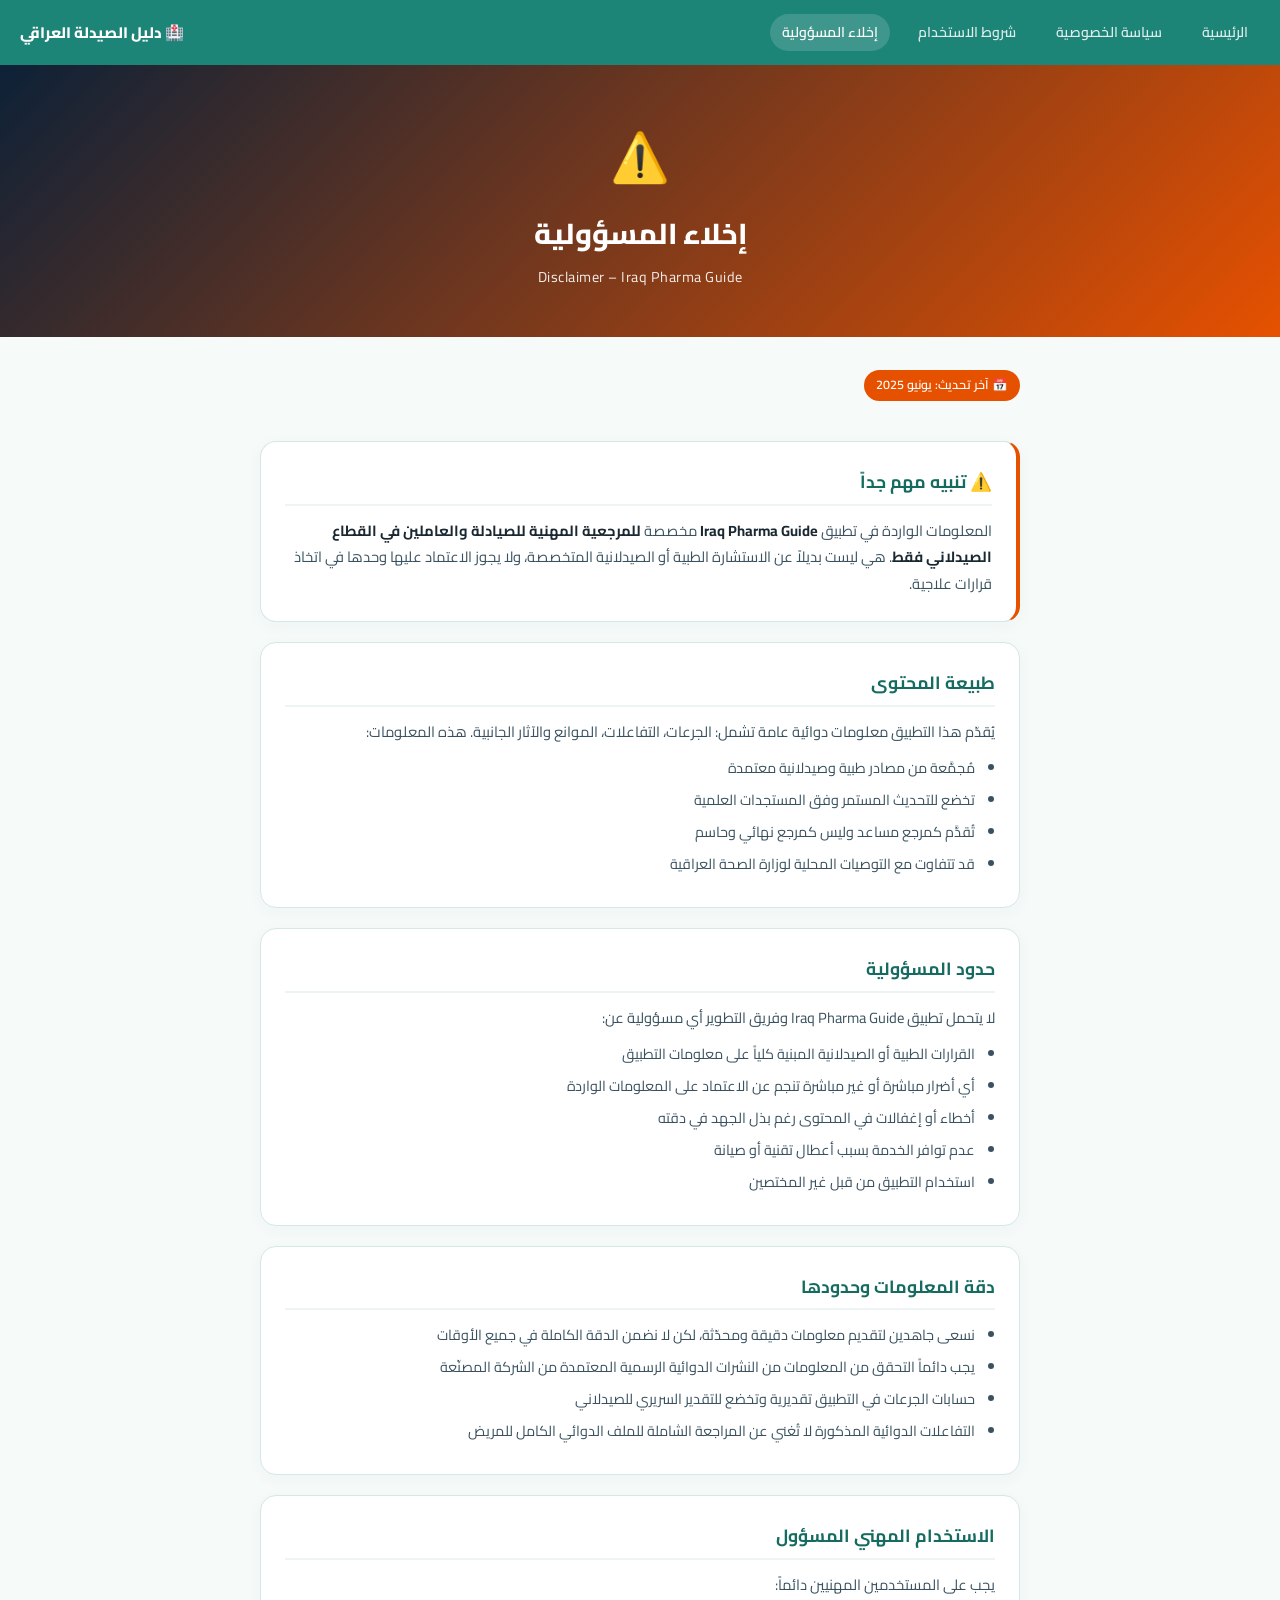
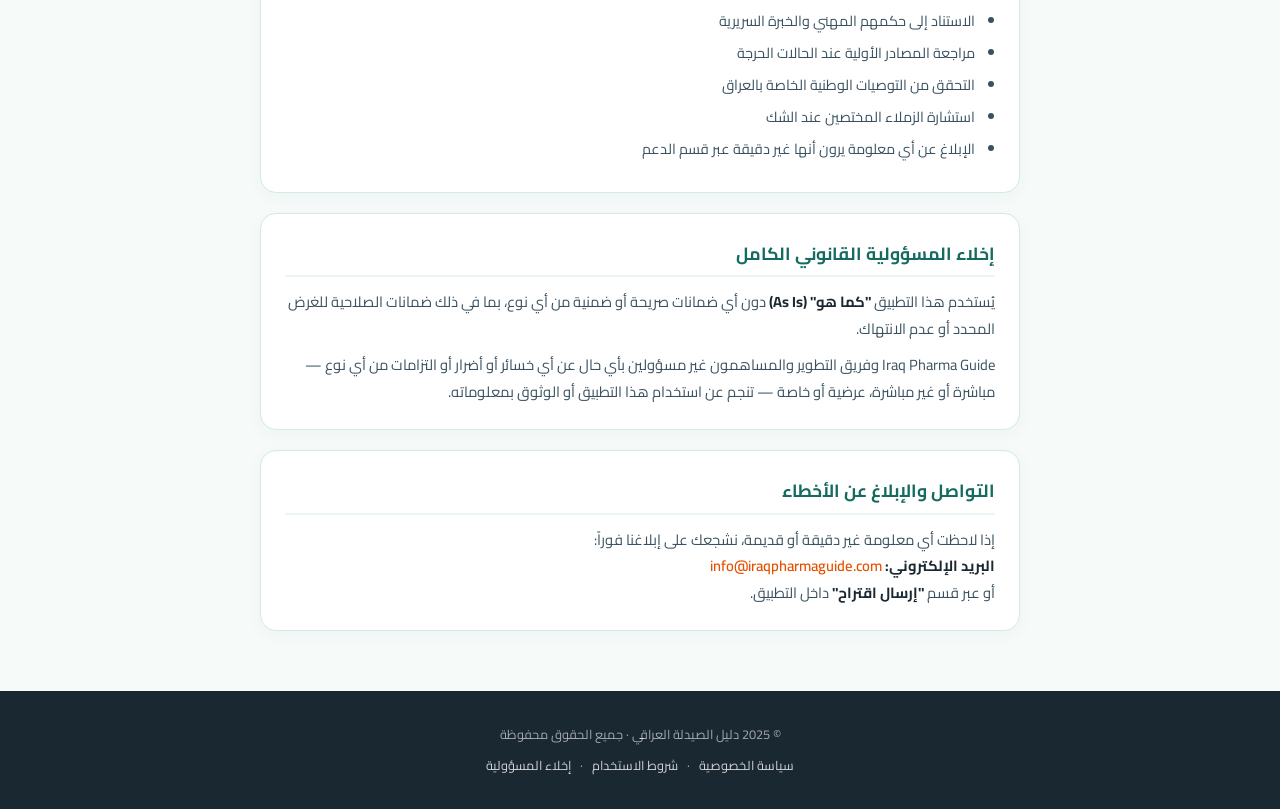
==== disclaimer.html @ 0f39bd02 "Add files via upload" ====
<!DOCTYPE html>
<html lang="ar" dir="rtl">
<head>
  <meta charset="UTF-8">
  <meta name="viewport" content="width=device-width, initial-scale=1.0">
  <title>إخلاء المسؤولية – Iraq Pharma Guide</title>
  <link rel="stylesheet" href="_shared.css">
  <style> :root { --accent: #F57C00; } </style>
</head>
<body>
  <nav>
    <a href="index.html">الرئيسية</a>
    <a href="privacy-policy">سياسة الخصوصية</a>
    <a href="terms">شروط الاستخدام</a>
    <a href="disclaimer" class="active">إخلاء المسؤولية</a>
    <span class="brand">🏥 دليل الصيدلة العراقي</span>
  </nav>

  <div class="hero" style="background: linear-gradient(135deg, #0D2137 0%, #E65100 100%);">
    <div class="hero-icon">⚠️</div>
    <h1>إخلاء المسؤولية</h1>
    <p>Disclaimer – Iraq Pharma Guide</p>
  </div>

  <div class="container">
    <div style="margin-bottom:20px;">
      <span class="updated-badge" style="background:#E65100;">📅 آخر تحديث: يونيو 2025</span>
    </div>

    <div class="card warning-card">
      <div class="card-title">⚠️ تنبيه مهم جداً</div>
      <p>
        المعلومات الواردة في تطبيق <strong>Iraq Pharma Guide</strong> مخصصة
        <strong>للمرجعية المهنية للصيادلة والعاملين في القطاع الصيدلاني فقط</strong>.
        هي ليست بديلاً عن الاستشارة الطبية أو الصيدلانية المتخصصة،
        ولا يجوز الاعتماد عليها وحدها في اتخاذ قرارات علاجية.
      </p>
    </div>

    <div class="card">
      <div class="card-title">طبيعة المحتوى</div>
      <p>
        يُقدّم هذا التطبيق معلومات دوائية عامة تشمل: الجرعات، التفاعلات،
        الموانع والآثار الجانبية. هذه المعلومات:
      </p>
      <ul>
        <li>مُجمَّعة من مصادر طبية وصيدلانية معتمدة</li>
        <li>تخضع للتحديث المستمر وفق المستجدات العلمية</li>
        <li>تُقدَّم كمرجع مساعد وليس كمرجع نهائي وحاسم</li>
        <li>قد تتفاوت مع التوصيات المحلية لوزارة الصحة العراقية</li>
      </ul>
    </div>

    <div class="card">
      <div class="card-title">حدود المسؤولية</div>
      <p>لا يتحمل تطبيق Iraq Pharma Guide وفريق التطوير أي مسؤولية عن:</p>
      <ul>
        <li>القرارات الطبية أو الصيدلانية المبنية كلياً على معلومات التطبيق</li>
        <li>أي أضرار مباشرة أو غير مباشرة تنجم عن الاعتماد على المعلومات الواردة</li>
        <li>أخطاء أو إغفالات في المحتوى رغم بذل الجهد في دقته</li>
        <li>عدم توافر الخدمة بسبب أعطال تقنية أو صيانة</li>
        <li>استخدام التطبيق من قبل غير المختصين</li>
      </ul>
    </div>

    <div class="card">
      <div class="card-title">دقة المعلومات وحدودها</div>
      <ul>
        <li>نسعى جاهدين لتقديم معلومات دقيقة ومحدّثة، لكن لا نضمن الدقة الكاملة في جميع الأوقات</li>
        <li>يجب دائماً التحقق من المعلومات من النشرات الدوائية الرسمية المعتمدة من الشركة المصنّعة</li>
        <li>حسابات الجرعات في التطبيق تقديرية وتخضع للتقدير السريري للصيدلاني</li>
        <li>التفاعلات الدوائية المذكورة لا تُغني عن المراجعة الشاملة للملف الدوائي الكامل للمريض</li>
      </ul>
    </div>

    <div class="card">
      <div class="card-title">الاستخدام المهني المسؤول</div>
      <p>
        يجب على المستخدمين المهنيين دائماً:
      </p>
      <ul>
        <li>الاستناد إلى حكمهم المهني والخبرة السريرية</li>
        <li>مراجعة المصادر الأولية عند الحالات الحرجة</li>
        <li>التحقق من التوصيات الوطنية الخاصة بالعراق</li>
        <li>استشارة الزملاء المختصين عند الشك</li>
        <li>الإبلاغ عن أي معلومة يرون أنها غير دقيقة عبر قسم الدعم</li>
      </ul>
    </div>

    <div class="card">
      <div class="card-title">إخلاء المسؤولية القانوني الكامل</div>
      <p>
        يُستخدم هذا التطبيق <strong>"كما هو" (As Is)</strong> دون أي ضمانات
        صريحة أو ضمنية من أي نوع، بما في ذلك ضمانات الصلاحية للغرض المحدد
        أو عدم الانتهاك.
      </p>
      <p style="margin-top:10px;">
        Iraq Pharma Guide وفريق التطوير والمساهمون غير مسؤولين بأي حال
        عن أي خسائر أو أضرار أو التزامات من أي نوع — مباشرة أو غير مباشرة،
        عرضية أو خاصة — تنجم عن استخدام هذا التطبيق أو الوثوق بمعلوماته.
      </p>
    </div>

    <div class="card">
      <div class="card-title">التواصل والإبلاغ عن الأخطاء</div>
      <p>
        إذا لاحظت أي معلومة غير دقيقة أو قديمة، نشجعك على إبلاغنا فوراً:<br>
        <strong>البريد الإلكتروني:</strong>
        <a href="mailto:info@iraqpharmaguide.com" style="color:#E65100;">info@iraqpharmaguide.com</a><br>
        أو عبر قسم <strong>"إرسال اقتراح"</strong> داخل التطبيق.
      </p>
    </div>
  </div>

  <footer>
    <p>© 2025 دليل الصيدلة العراقي · جميع الحقوق محفوظة</p>
    <div style="margin-top:8px;">
      <a href="privacy-policy">سياسة الخصوصية</a> ·
      <a href="terms">شروط الاستخدام</a> ·
      <a href="disclaimer">إخلاء المسؤولية</a>
    </div>
  </footer>
</body>
</html>
---- _shared.css ----
@import url('https://fonts.googleapis.com/css2?family=Cairo:wght@400;600;700;800&display=swap');

:root {
  --teal: #1D8478;
  --teal-d: #166B61;
  --teal-lt: #E3F4F2;
  --dark: #1A2832;
  --slate: #3A5260;
  --muted: #7A8E98;
  --bg: #F6FAF9;
  --white: #FFFFFF;
  --border: #D4E8E5;
  --radius: 16px;
  --font: 'Cairo', sans-serif;
  --accent: #1D8478;
}

*, *::before, *::after {
  box-sizing: border-box;
  margin: 0;
  padding: 0;
}

body {
  font-family: var(--font);
  direction: rtl;
  background: var(--bg);
  color: var(--dark);
  line-height: 1.8;
  -webkit-font-smoothing: antialiased;
}

/* ── Navigation ── */
nav {
  background: var(--teal);
  padding: 14px 20px;
  display: flex;
  align-items: center;
  gap: 16px;
  flex-wrap: wrap;
  box-shadow: 0 2px 16px rgba(29, 132, 120, 0.2);
}

nav a {
  color: rgba(255, 255, 255, 0.85);
  text-decoration: none;
  font-weight: 600;
  font-size: 0.88rem;
  padding: 6px 12px;
  border-radius: 99px;
  transition: all 0.25s ease;
}

nav a:hover, nav a.active {
  color: var(--white);
  background: rgba(255, 255, 255, 0.15);
}

nav .brand {
  margin-right: auto;
  color: var(--white);
  font-weight: 800;
  font-size: 0.95rem;
}

/* ── Hero ── */
.hero {
  padding: 48px 20px;
  text-align: center;
  color: var(--white);
  background: linear-gradient(135deg, var(--teal-d) 0%, var(--teal) 100%);
  position: relative;
}

.hero-icon {
  font-size: 3rem;
  margin-bottom: 8px;
}

.hero h1 {
  font-size: 1.8rem;
  font-weight: 800;
  margin-bottom: 4px;
}

.hero p {
  font-size: 0.9rem;
  opacity: 0.9;
  letter-spacing: 0.5px;
}

/* ── Container & Cards ── */
.container {
  max-width: 800px;
  margin: 32px auto;
  padding: 0 20px;
}

.updated-badge {
  display: inline-block;
  padding: 4px 12px;
  background: var(--accent);
  color: var(--white);
  font-size: 0.78rem;
  font-weight: 600;
  border-radius: 99px;
  margin-bottom: 20px;
}

.card {
  background: var(--white);
  border: 1px solid var(--border);
  border-radius: var(--radius);
  padding: 24px;
  margin-bottom: 20px;
  box-shadow: 0 4px 16px rgba(29, 132, 120, 0.04);
}

.card-title {
  font-size: 1.1rem;
  font-weight: 700;
  color: var(--teal-d);
  margin-bottom: 12px;
  border-bottom: 2px solid rgba(29, 132, 120, 0.08);
  padding-bottom: 6px;
}

.card p {
  font-size: 0.92rem;
  color: var(--slate);
}

.card ul {
  padding-right: 20px;
  margin-top: 10px;
}

.card li {
  font-size: 0.9rem;
  color: var(--slate);
  margin-bottom: 6px;
}

.card strong {
  color: var(--dark);
}

.card a {
  color: var(--teal);
  text-decoration: none;
  font-weight: 600;
}

.card a:hover {
  text-decoration: underline;
}

.warning-card {
  border-right: 4px solid #E65100;
}

/* ── Footer ── */
footer {
  text-align: center;
  padding: 32px 20px;
  background: var(--dark);
  color: rgba(255, 255, 255, 0.6);
  font-size: 0.8rem;
  margin-top: 60px;
}

footer a {
  color: rgba(255, 255, 255, 0.8);
  text-decoration: none;
  margin: 0 6px;
  transition: color 0.25s ease;
}

footer a:hover {
  color: var(--teal-lt);
}

@media (max-width: 560px) {
  nav {
    justify-content: center;
  }
  nav .brand {
    margin-right: 0;
    width: 100%;
    text-align: center;
    order: -1;
    margin-bottom: 8px;
  }
  .hero h1 {
    font-size: 1.5rem;
  }
}
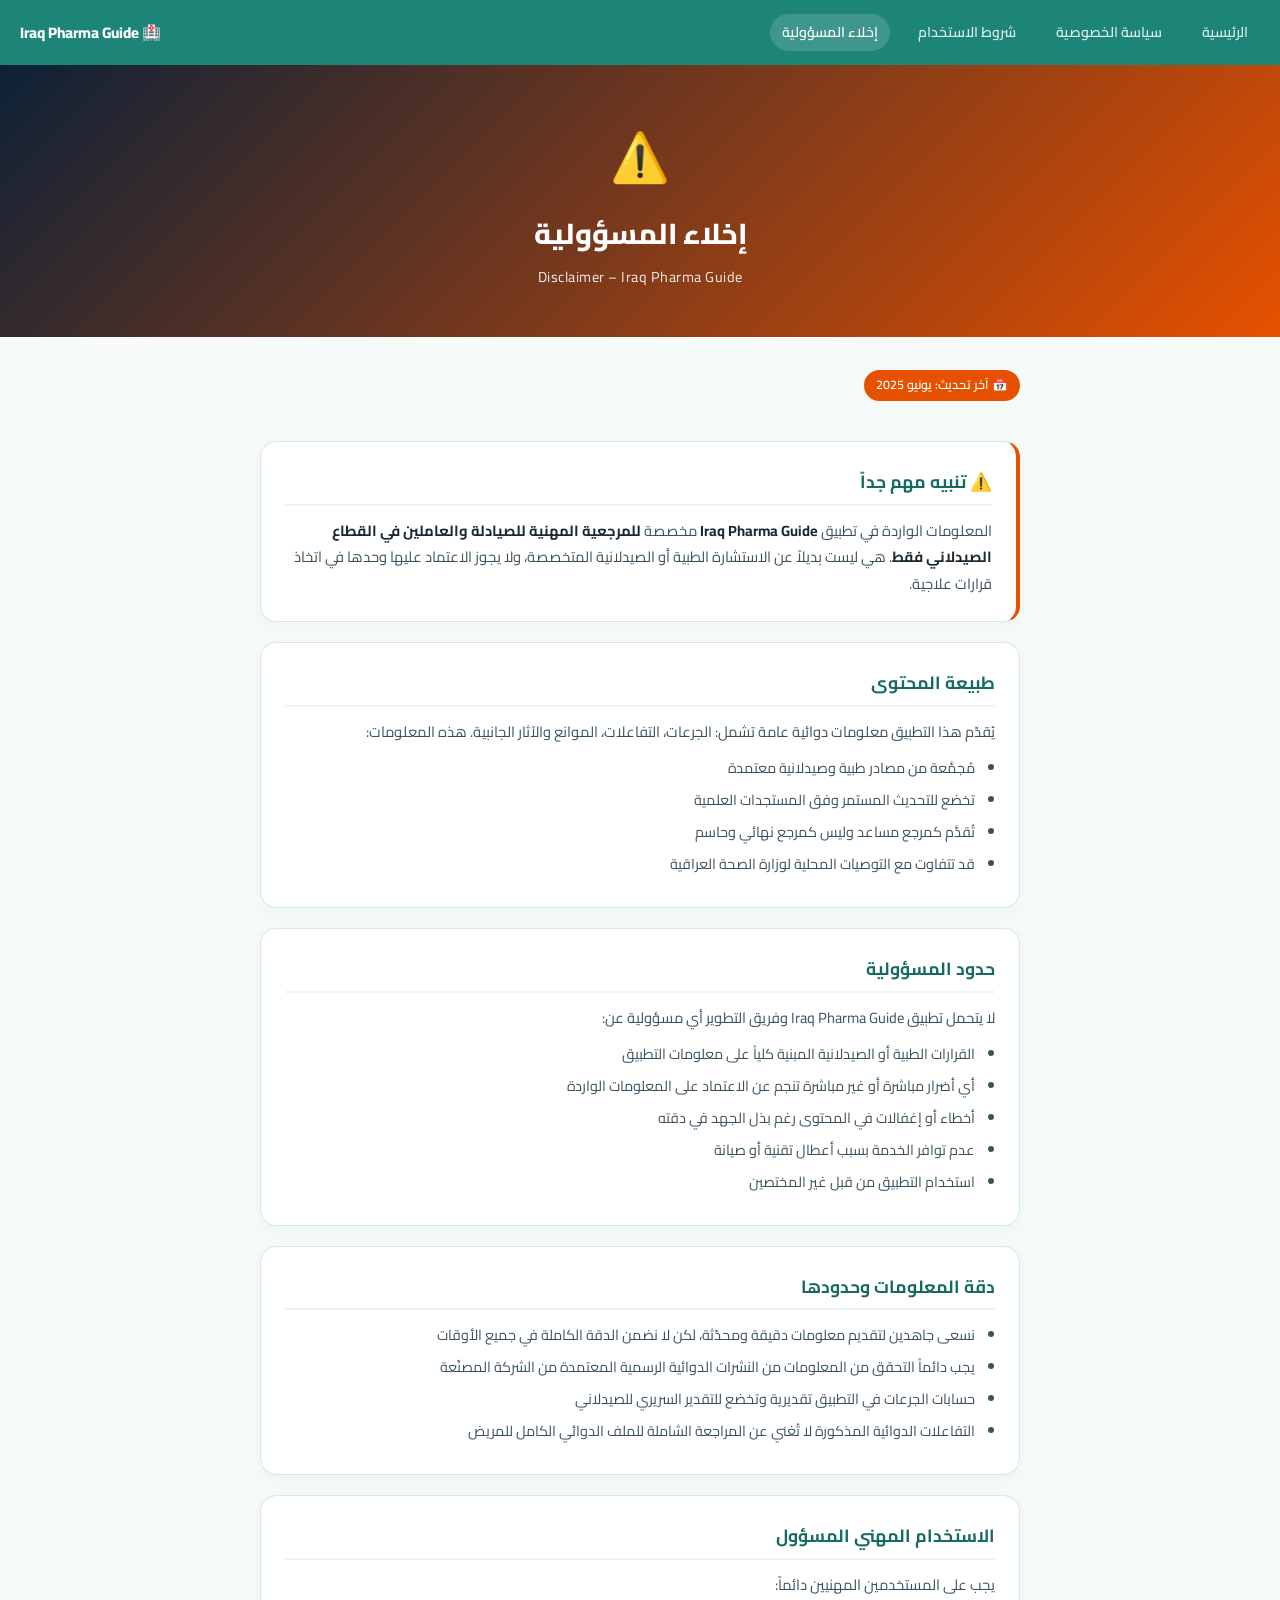
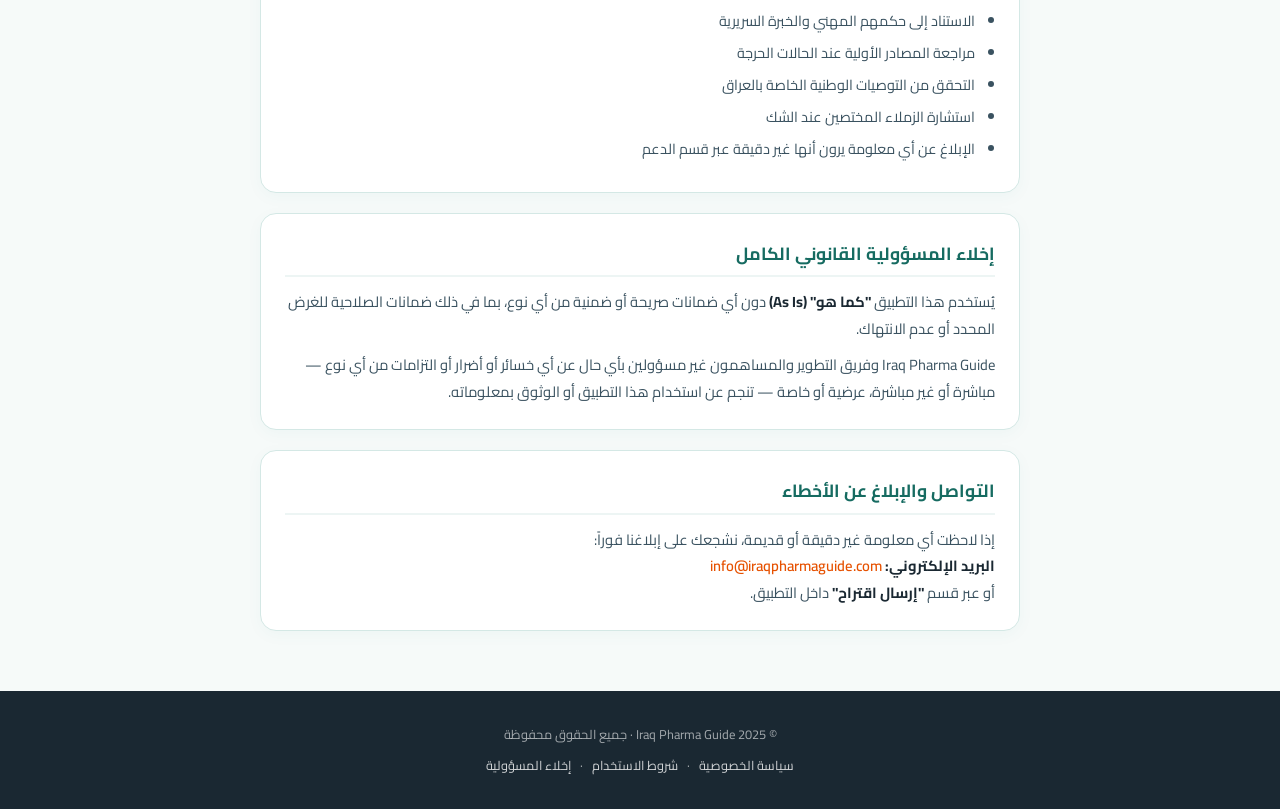
==== commit f3be25f4: "Update contact email + add delete account page" ====
--- a/disclaimer.html
+++ b/disclaimer.html
@@ -10,10 +10,10 @@
 <body>
   <nav>
     <a href="index.html">الرئيسية</a>
-    <a href="privacy-policy">سياسة الخصوصية</a>
-    <a href="terms">شروط الاستخدام</a>
-    <a href="disclaimer" class="active">إخلاء المسؤولية</a>
-    <span class="brand">🏥 دليل الصيدلة العراقي</span>
+    <a href="privacy-policy.html">سياسة الخصوصية</a>
+    <a href="terms.html">شروط الاستخدام</a>
+    <a href="disclaimer.html" class="active">إخلاء المسؤولية</a>
+    <span class="brand">🏥 Iraq Pharma Guide</span>
   </nav>
 
   <div class="hero" style="background: linear-gradient(135deg, #0D2137 0%, #E65100 100%);">
@@ -113,11 +113,11 @@
   </div>
 
   <footer>
-    <p>© 2025 دليل الصيدلة العراقي · جميع الحقوق محفوظة</p>
+    <p>© 2025 Iraq Pharma Guide · جميع الحقوق محفوظة</p>
     <div style="margin-top:8px;">
-      <a href="privacy-policy">سياسة الخصوصية</a> ·
-      <a href="terms">شروط الاستخدام</a> ·
-      <a href="disclaimer">إخلاء المسؤولية</a>
+      <a href="privacy-policy.html">سياسة الخصوصية</a> ·
+      <a href="terms.html">شروط الاستخدام</a> ·
+      <a href="disclaimer.html">إخلاء المسؤولية</a>
     </div>
   </footer>
 </body>
